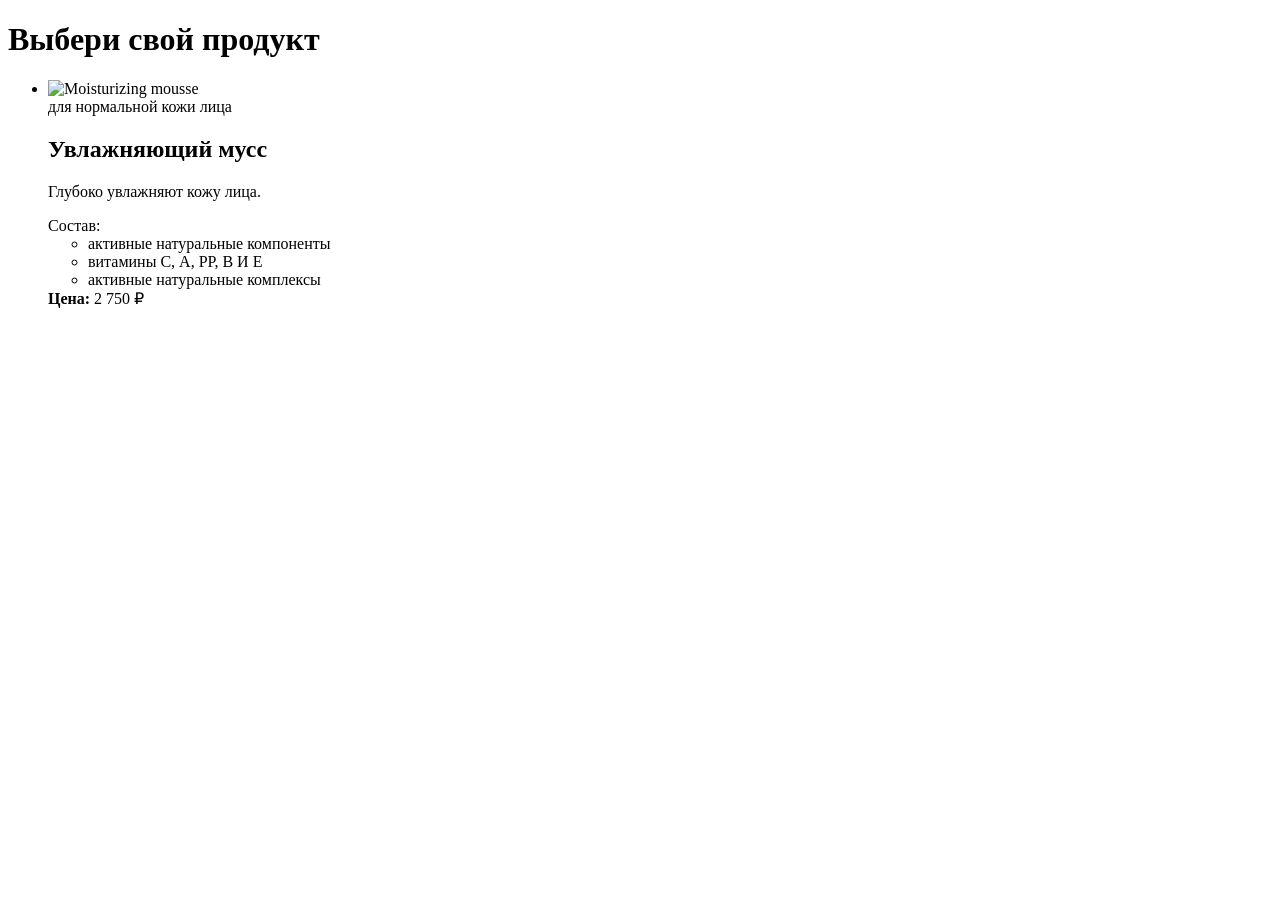
==== index.html @ 2de686f0 "change photo name" ====
<!DOCTYPE html>
<html lang="en">
<head>
  <meta charset="UTF-8">
  <meta name="viewport" content="width=device-width, initial-scale=1.0">
  <title>Document</title>
</head>
<body>
  <h1> Выбери свой продукт</h1>

  <ul>
    <li>
      <img src="img/mousse.png" alt="Moisturizing mousse"/>
      <div>для нормальной кожи лица</div>
      <h2>Увлажняющий мусс</h2>
      <p>Глубоко увлажняют кожу лица.</p>
      
      <span>Состав:</span>
      <ul>
        <li>активные натуральные компоненты </li>
        <li>витамины С, А, РР, В И Е</li>
        <li>активные натуральные комплексы</li>
      </ul>

      <b>Цена:</b>
      <span>2 750 &#8381;</span>
    </li>
  </ul>
</body>
</html>
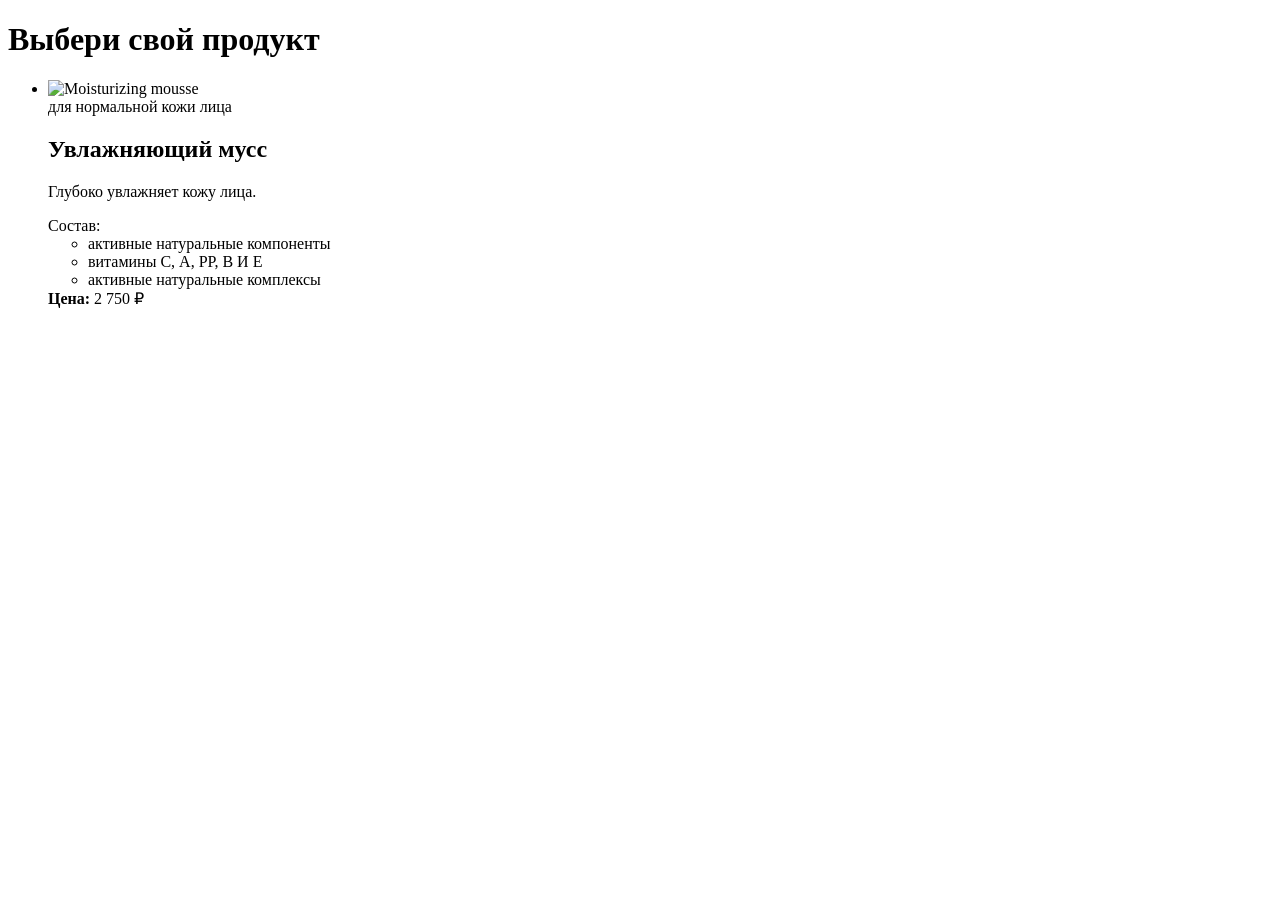
==== commit 17051883: "New pull request" ====
--- a/index.html
+++ b/index.html
@@ -13,7 +13,7 @@
       <img src="img/mousse.png" alt="Moisturizing mousse"/>
       <div>для нормальной кожи лица</div>
       <h2>Увлажняющий мусс</h2>
-      <p>Глубоко увлажняют кожу лица.</p>
+      <p>Глубоко увлажняет кожу лица.</p>
       
       <span>Состав:</span>
       <ul>
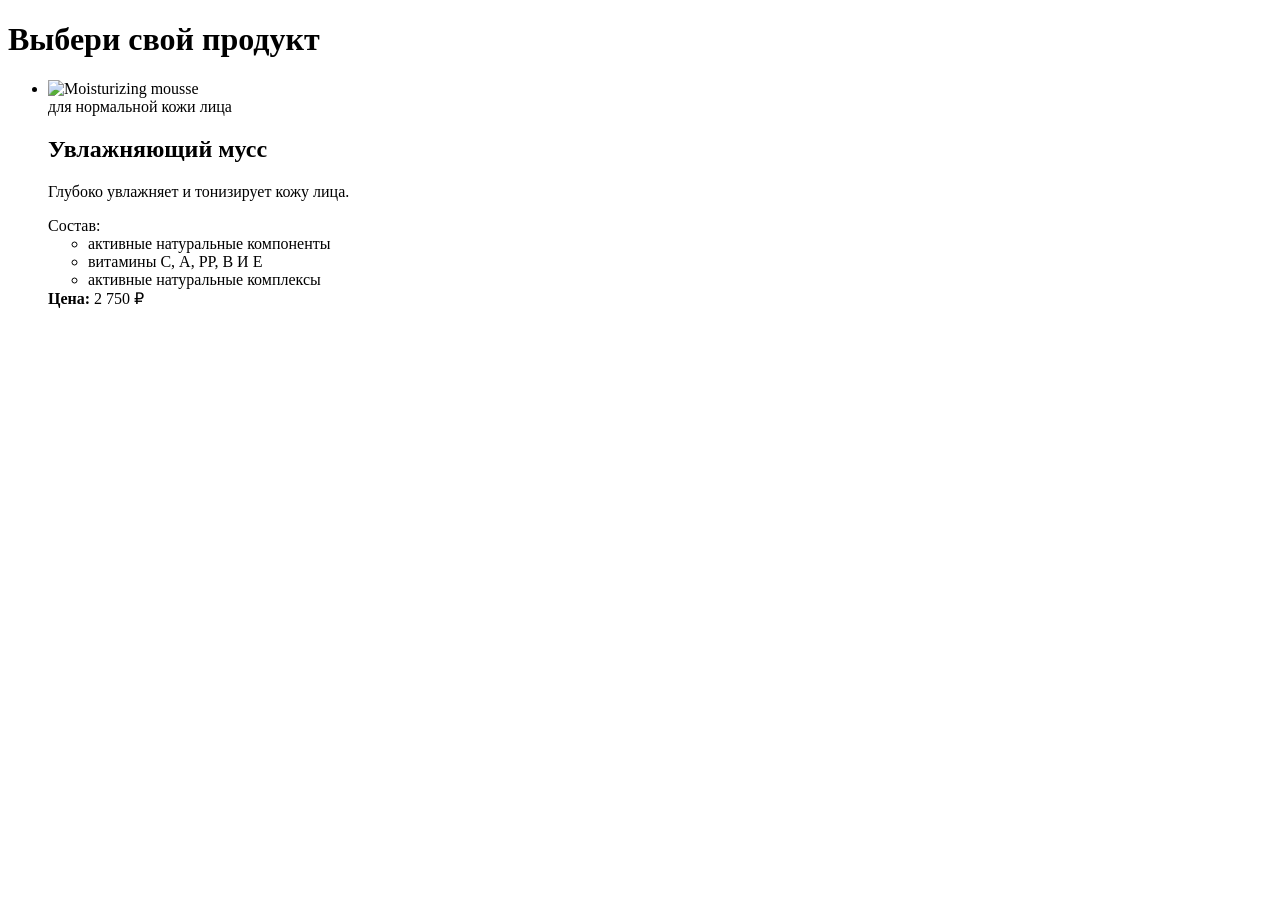
==== commit 08e12449: "fix issues" ====
--- a/index.html
+++ b/index.html
@@ -13,7 +13,7 @@
       <img src="img/mousse.png" alt="Moisturizing mousse"/>
       <div>для нормальной кожи лица</div>
       <h2>Увлажняющий мусс</h2>
-      <p>Глубоко увлажняет кожу лица.</p>
+      <p>Глубоко увлажняет и тонизирует кожу лица.</p>
       
       <span>Состав:</span>
       <ul>
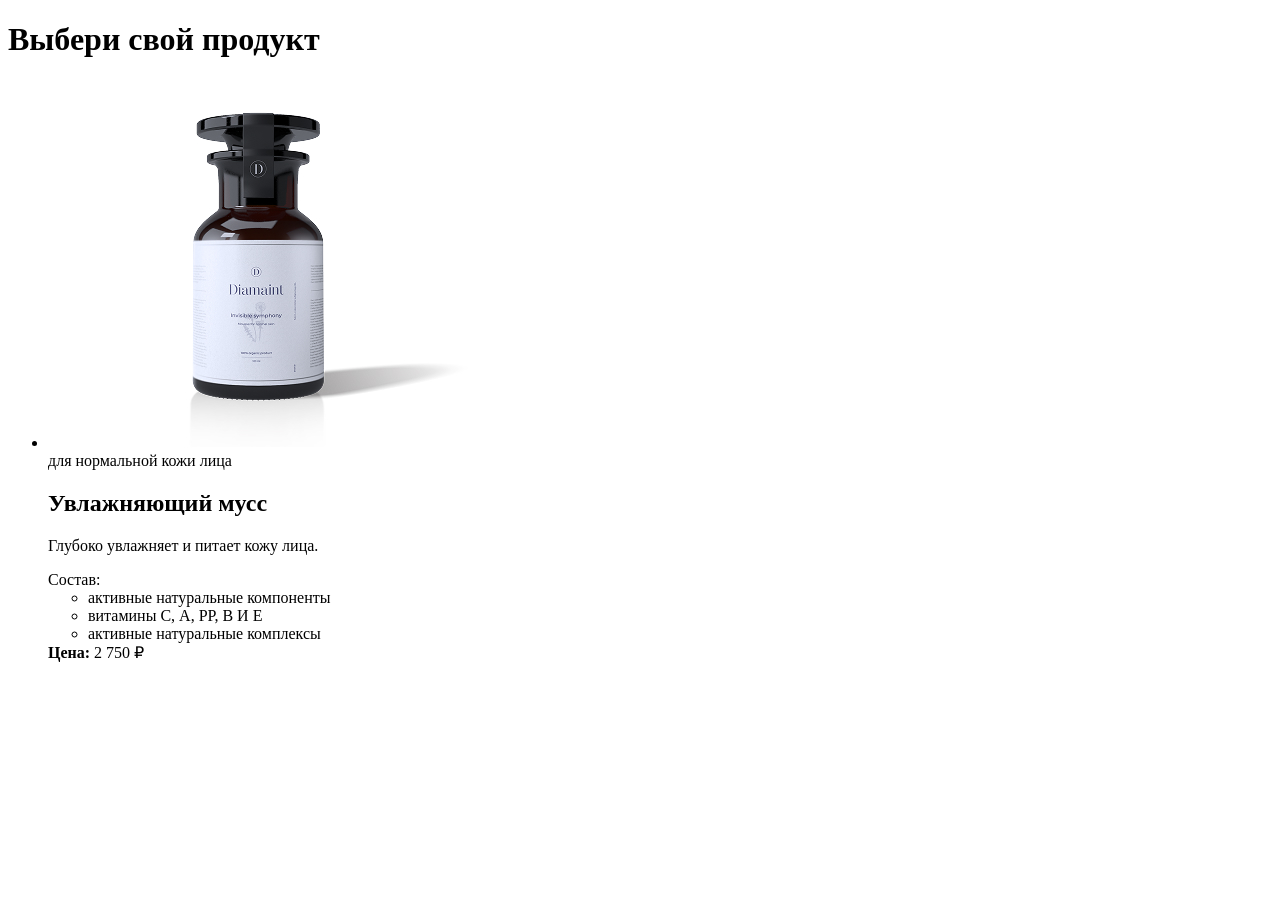
==== commit 00ece28c: "Create product card with image, and fix errors" ====
--- a/index.html
+++ b/index.html
@@ -10,10 +10,10 @@
 
   <ul>
     <li>
-      <img src="img/mousse.png" alt="Moisturizing mousse"/>
+      <img src="img/moisturizing_mousse.jpg" alt="Moisturizing mousse"/>
       <div>для нормальной кожи лица</div>
       <h2>Увлажняющий мусс</h2>
-      <p>Глубоко увлажняет и тонизирует кожу лица.</p>
+      <p>Глубоко увлажняет и питает кожу лица.</p>
       
       <span>Состав:</span>
       <ul>
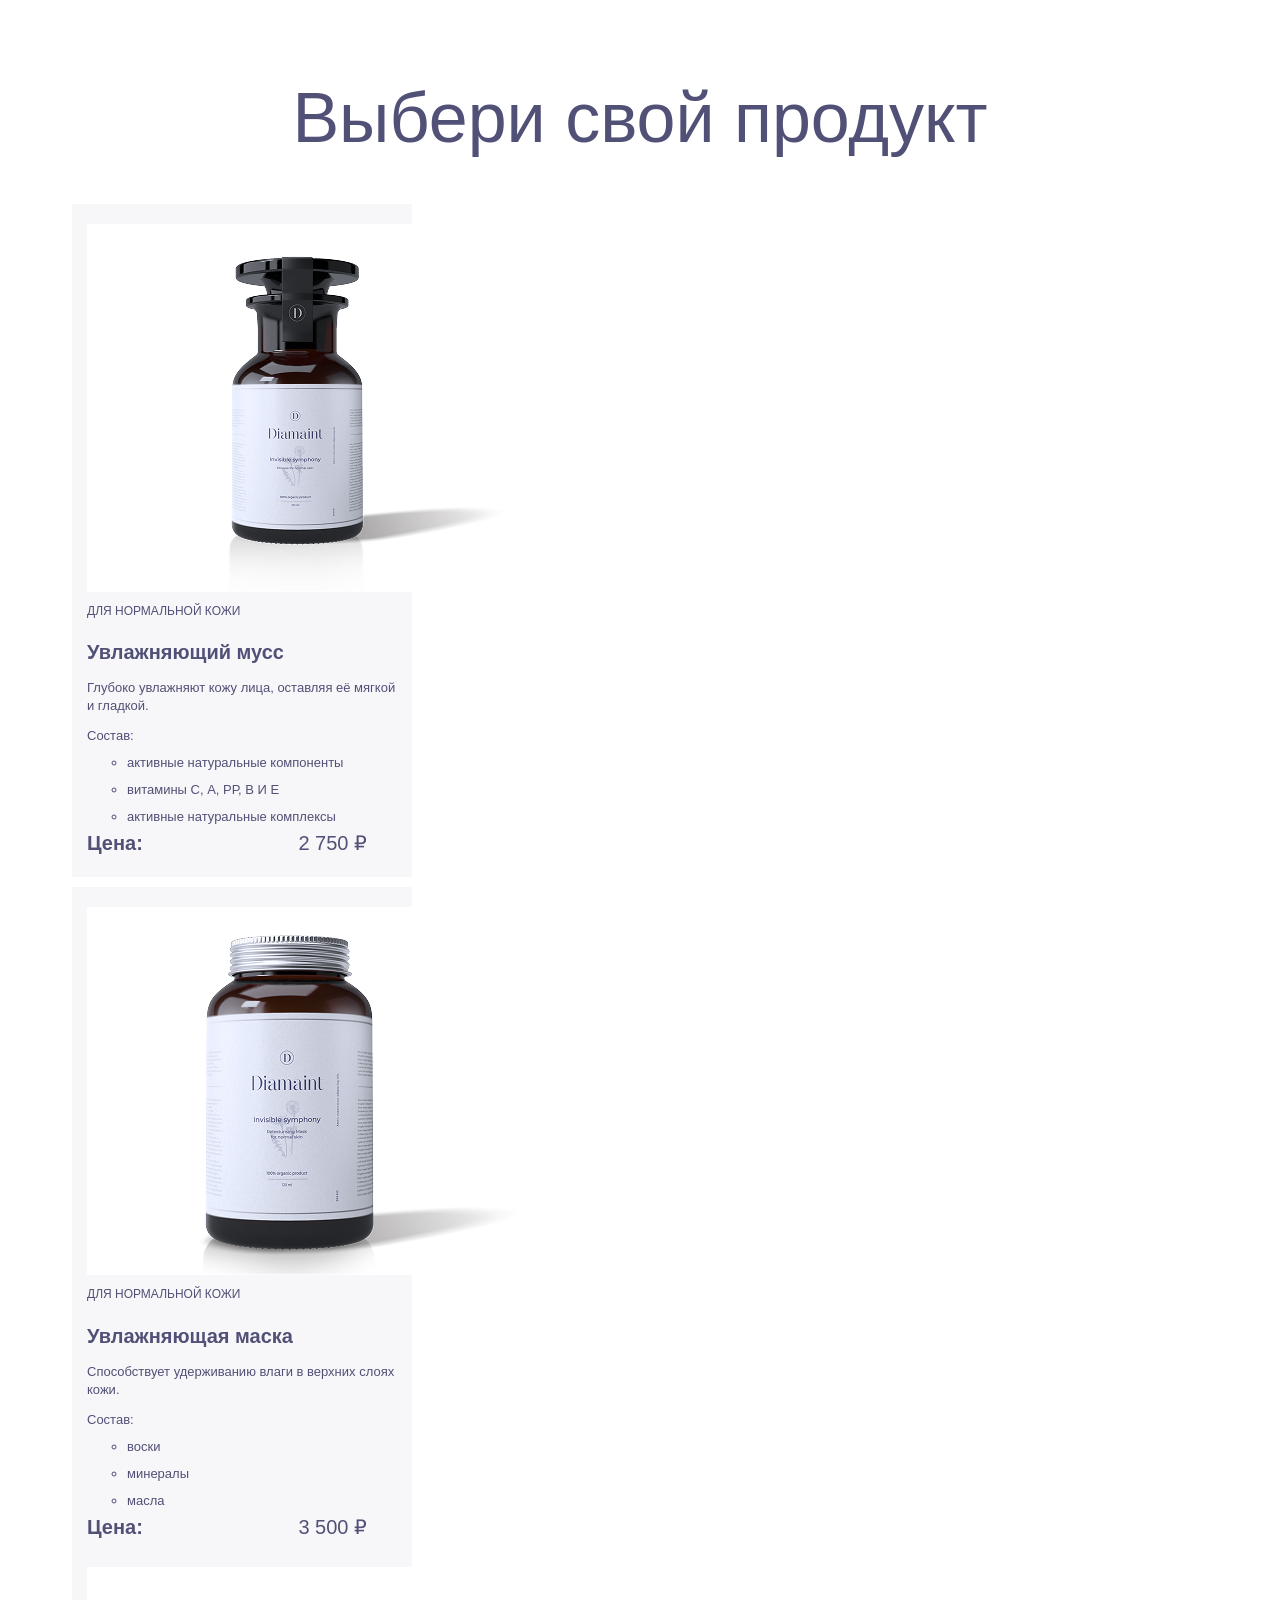
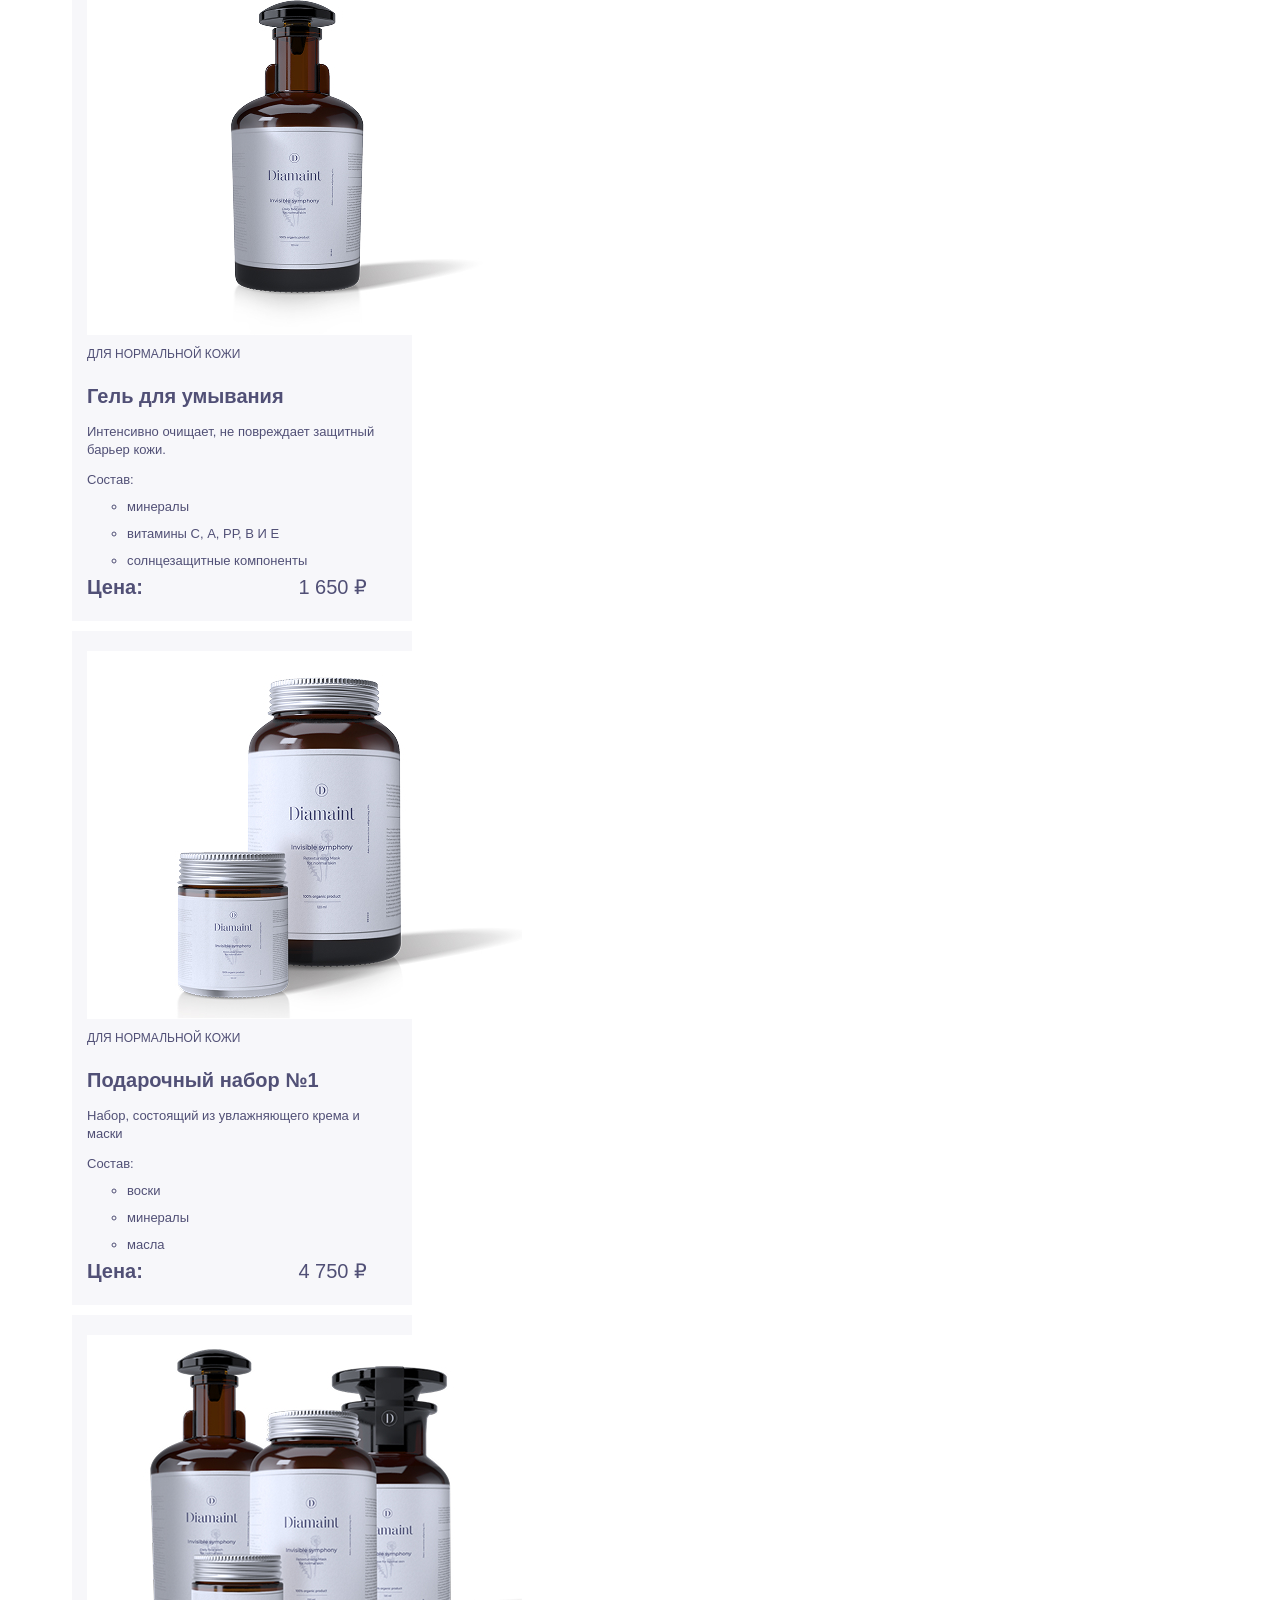
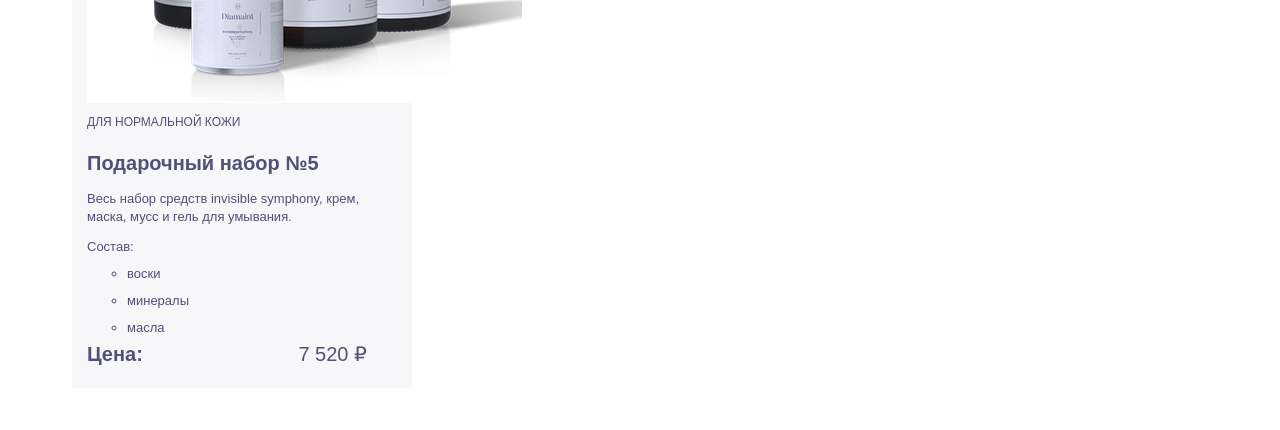
==== commit 832afd12: "feature/03-homework (Homework №3) - Added a new product card for "Подарочный набор №5" with updated " ====
--- a/index.html
+++ b/index.html
@@ -4,27 +4,93 @@
   <meta charset="UTF-8">
   <meta name="viewport" content="width=device-width, initial-scale=1.0">
   <title>Document</title>
+  <link rel="stylesheet" href="style.css">
 </head>
-<body>
-  <h1> Выбери свой продукт</h1>
+<body class="body">
 
-  <ul>
-    <li>
-      <img src="img/moisturizing_mousse.jpg" alt="Moisturizing mousse"/>
-      <div>для нормальной кожи лица</div>
-      <h2>Увлажняющий мусс</h2>
-      <p>Глубоко увлажняет и питает кожу лица.</p>
-      
-      <span>Состав:</span>
-      <ul>
+  <h1 class="title"> Выбери свой продукт</h1>
+
+  <ul class="product-name">
+    <li class="product-card">
+      <img  src="img/moisturizing_mousse.jpg" alt="Moisturizing mousse"/>
+      <div class="text">ДЛЯ НОРМАЛЬНОЙ КОЖИ</div>
+      <h2 class="product-name">Увлажняющий мусс</h2>
+      <p class="description">Глубоко увлажняют кожу лица, оставляя её мягкой и гладкой.</p>
+      <span class="compound">Состав:</span>
+      <ul class="compound-text">
         <li>активные натуральные компоненты </li>
         <li>витамины С, А, РР, В И Е</li>
         <li>активные натуральные комплексы</li>
       </ul>
 
       <b>Цена:</b>
-      <span>2 750 &#8381;</span>
+      <span class="price">2 750 &#8381;</span>
     </li>
+
+    <li class="product-card-2">
+      <img  src="img/moisturizing_mask.jpg" alt="Moisturizing mask"/>
+      <div class="text">ДЛЯ НОРМАЛЬНОЙ КОЖИ</div>
+      <h2 class="product-name">Увлажняющая маска </h2>
+      <p class="description">Способствует удерживанию влаги в верхних слоях кожи.</p>
+      <span class="compound">Состав:</span>
+      <ul class="compound-text">
+        <li>воски </li>
+        <li>минералы</li>
+        <li>масла</li>
+      </ul>
+
+      <b>Цена:</b>
+      <span class="price">3 500 &#8381;</span>
+    </li>
+
+    <li class="product-card">
+      <img src="img/gel.jpg" alt="Face wash gel"/>
+      <div class="text">ДЛЯ НОРМАЛЬНОЙ КОЖИ</div>
+      <h2 class="product-name">Гель для умывания</h2>
+      <p class="description">Интенсивно очищает, не повреждает защитный барьер кожи.</p>
+      <span class="compound">Состав:</span>
+      <ul class="compound-text">
+        <li>минералы </li>
+        <li>витамины С, А, РР, В И Е</li>
+        <li>солнцезащитные компоненты</li>
+      </ul>
+
+      <b>Цена:</b>
+      <span class="price">1 650 &#8381;</span>
+    </li>
+  
+  <li class="product-card">
+      <img src="img/gift_set_1.jpg" alt="Gift set 1"/>
+      <div class="text">ДЛЯ НОРМАЛЬНОЙ КОЖИ</div>
+      <h2 class="product-name">Подарочный набор №1</h2>
+      <p class="description">Набор, состоящий из увлажняющего крема и маски</p>
+      <span class="compound">Состав:</span>
+      <ul class="compound-text">
+        <li>воски</li>
+        <li>минералы</li>
+        <li>масла</li>
+      </ul>
+
+      <b>Цена:</b>
+      <span class="price">4 750 &#8381;</span>
+    </li>
+
+    <li class="product-card">
+      <img src="img/gift_set_5.jpg" alt="Face wash gel"/>
+      <div class="text">ДЛЯ НОРМАЛЬНОЙ КОЖИ</div>
+      <h2 class="product-name">Подарочный набор №5</h2>
+      <p class="description">Весь набор средств invisible symphony, крем, маска, мусс и гель для умывания.</p>
+      <span class="compound">Состав:</span>
+      <ul class="compound-text">
+        <li>воски</li>
+        <li>минералы</li>
+        <li>масла</li>
+      </ul>
+
+      <b>Цена:</b>
+      <span class="price">7 520 &#8381;</span>
+    </li>
+  
   </ul>
 </body>
 </html>
--- a/style.css
+++ b/style.css
@@ -0,0 +1,86 @@
+* {
+  box-sizing: border-box;
+}
+
+
+body {
+  padding: 24px;
+  font-family: "Montserrat-Regular", Montserrat, Arial;
+  color:#515076
+}
+
+
+.product-name {
+  list-style-type: none;
+}
+
+.product-name {
+  font-size: 20px;
+  line-height: 27px;
+  text-align: left;
+  margin-bottom: 5px;
+}
+
+.product-card {
+  width: 340px;
+  margin-bottom: 10px;
+  padding: 20px 15px;
+  background-color: #F7F7FA;
+}
+
+.product-card-2 {
+  width: 340px;
+  height: 660px;
+  padding: 20px 15px;
+  background-color: #F7F7FA;
+  display: inline-block;
+}
+
+.title {
+  font-size: 70px;
+  font-weight: 400;
+  line-height: 78px;
+  text-align: center;
+  color: #515076;
+  }
+
+.image {
+  margin: 25px;
+}
+
+.text {
+  list-style-type: none;
+  text-align: left;
+  font-family: "Montserrat-Regular", sans-serif;
+  font-size: 12px;
+  line-height: 24px;
+  font-weight: 400;
+}
+
+.description {
+  font-size: 13px;
+  line-height: 18px;
+  margin-bottom: 5px;
+}
+
+.compound {
+  font-weight: 400;
+  font-size: 13px;
+}
+
+.compound-text {
+font-weight: 400;
+font-size: 13px;
+text-align: left;
+}
+
+.price {
+  font-size: 20px;
+  line-height: 24px;
+  width: 290px;
+  margin-left: 150px;
+}
+
+
+
+  
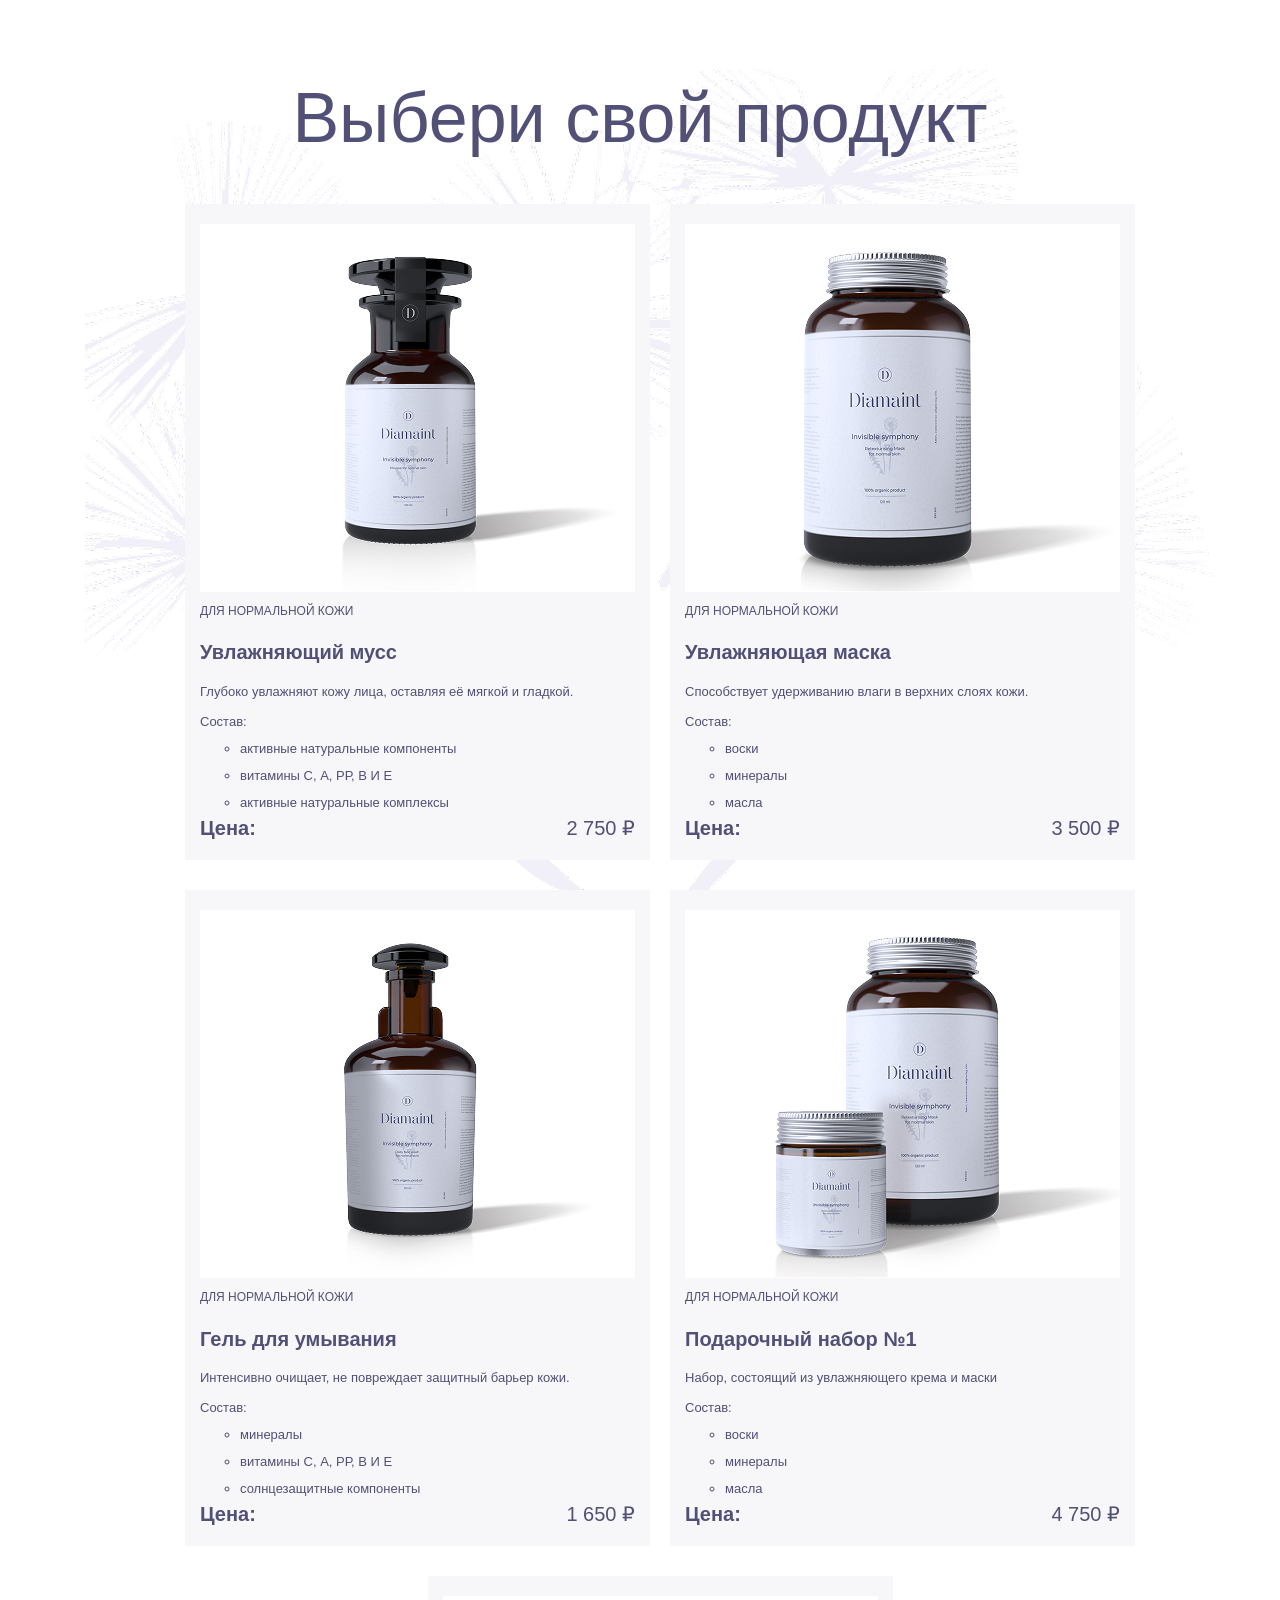
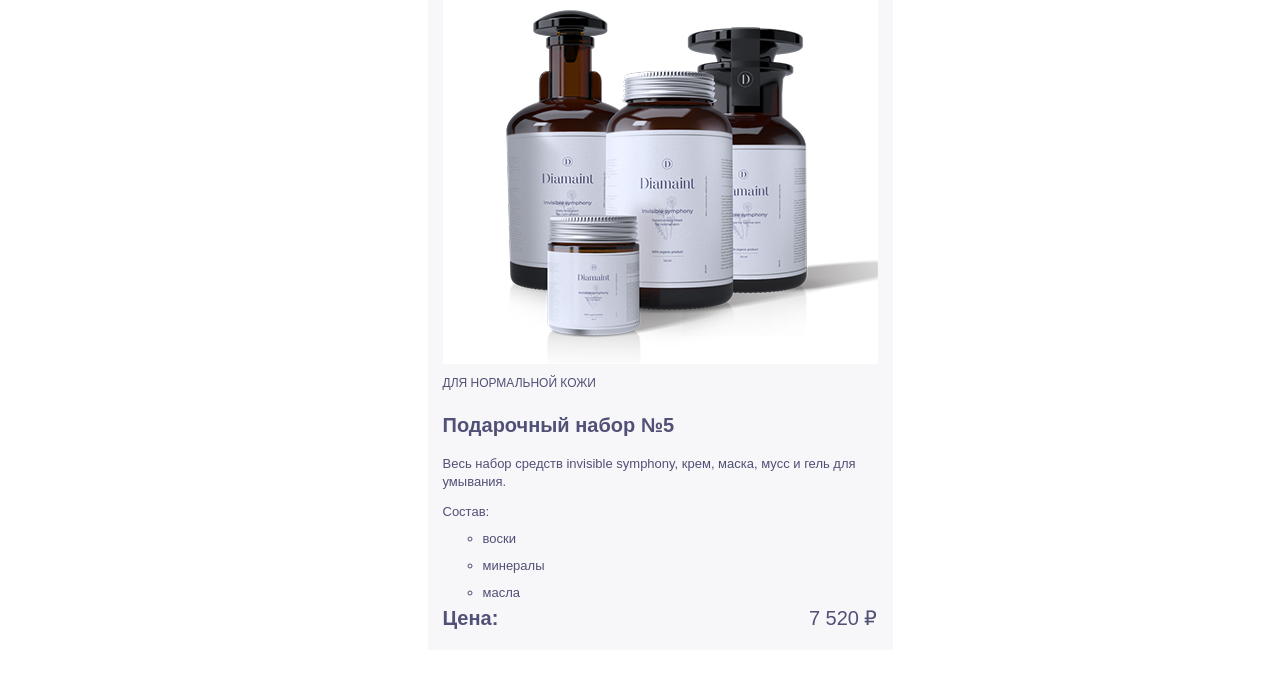
==== commit f51866b3: "Use flexbox to align the price and the label "Цена" in a single line. The price should be displayed " ====
--- a/index.html
+++ b/index.html
@@ -8,13 +8,13 @@
 </head>
 <body class="body">
 
-  <h1 class="title"> Выбери свой продукт</h1>
-
+  <h1 class="title">Выбери свой продукт</h1>
+  <img class="background-image" src="img/dandelions_background.jpg" alt="Одуванчики Dandelions"/>
   <ul class="product-name">
     <li class="product-card">
       <img  src="img/moisturizing_mousse.jpg" alt="Moisturizing mousse"/>
       <div class="text">ДЛЯ НОРМАЛЬНОЙ КОЖИ</div>
-      <h2 class="product-name">Увлажняющий мусс</h2>
+      <h2 class="name-product">Увлажняющий мусс</h2>
       <p class="description">Глубоко увлажняют кожу лица, оставляя её мягкой и гладкой.</p>
       <span class="compound">Состав:</span>
       <ul class="compound-text">
@@ -22,47 +22,47 @@
         <li>витамины С, А, РР, В И Е</li>
         <li>активные натуральные комплексы</li>
       </ul>
-
-      <b>Цена:</b>
-      <span class="price">2 750 &#8381;</span>
+      <div class="price">Цена:
+        <span class="price-value">2 750 &#8381;</span>
+      </div>
     </li>
 
-    <li class="product-card-2">
+    <li class="product-card">
       <img  src="img/moisturizing_mask.jpg" alt="Moisturizing mask"/>
       <div class="text">ДЛЯ НОРМАЛЬНОЙ КОЖИ</div>
-      <h2 class="product-name">Увлажняющая маска </h2>
+      <h2 class="name-product">Увлажняющая маска </h2>
       <p class="description">Способствует удерживанию влаги в верхних слоях кожи.</p>
       <span class="compound">Состав:</span>
       <ul class="compound-text">
-        <li>воски </li>
+        <li>воски</li>
         <li>минералы</li>
         <li>масла</li>
       </ul>
-
-      <b>Цена:</b>
-      <span class="price">3 500 &#8381;</span>
+      <div class="price">Цена:
+        <span class="price-value">3 500 &#8381;</span>
+      </div>
     </li>
 
     <li class="product-card">
       <img src="img/gel.jpg" alt="Face wash gel"/>
       <div class="text">ДЛЯ НОРМАЛЬНОЙ КОЖИ</div>
-      <h2 class="product-name">Гель для умывания</h2>
+      <h2 class="name-product">Гель для умывания</h2>
       <p class="description">Интенсивно очищает, не повреждает защитный барьер кожи.</p>
       <span class="compound">Состав:</span>
       <ul class="compound-text">
-        <li>минералы </li>
+        <li>минералы</li>
         <li>витамины С, А, РР, В И Е</li>
         <li>солнцезащитные компоненты</li>
       </ul>
-
-      <b>Цена:</b>
-      <span class="price">1 650 &#8381;</span>
+      <div class="price">Цена:
+        <span class="price-value">1 650 &#8381;</span>
+      </div>
     </li>
   
   <li class="product-card">
       <img src="img/gift_set_1.jpg" alt="Gift set 1"/>
       <div class="text">ДЛЯ НОРМАЛЬНОЙ КОЖИ</div>
-      <h2 class="product-name">Подарочный набор №1</h2>
+      <h2 class="name-product">Подарочный набор №1</h2>
       <p class="description">Набор, состоящий из увлажняющего крема и маски</p>
       <span class="compound">Состав:</span>
       <ul class="compound-text">
@@ -70,15 +70,15 @@
         <li>минералы</li>
         <li>масла</li>
       </ul>
-
-      <b>Цена:</b>
-      <span class="price">4 750 &#8381;</span>
+      <div class="price">Цена:
+        <span class="price-value">4 750 &#8381;</span>
+      </div>
     </li>
 
     <li class="product-card">
       <img src="img/gift_set_5.jpg" alt="Face wash gel"/>
       <div class="text">ДЛЯ НОРМАЛЬНОЙ КОЖИ</div>
-      <h2 class="product-name">Подарочный набор №5</h2>
+      <h2 class="name-product">Подарочный набор №5</h2>
       <p class="description">Весь набор средств invisible symphony, крем, маска, мусс и гель для умывания.</p>
       <span class="compound">Состав:</span>
       <ul class="compound-text">
@@ -86,9 +86,9 @@
         <li>минералы</li>
         <li>масла</li>
       </ul>
-
-      <b>Цена:</b>
-      <span class="price">7 520 &#8381;</span>
+      <div class="price">Цена:
+        <span class="price-value">7 520 &#8381;</span>
+      </div>
     </li>
   
   </ul>
--- a/style.css
+++ b/style.css
@@ -11,10 +11,11 @@
 
 
 .product-name {
+  display: flex;
+  flex-wrap: wrap;
+  gap: 20px;
+  justify-content: center;
   list-style-type: none;
-}
-
-.product-name {
   font-size: 20px;
   line-height: 27px;
   text-align: left;
@@ -22,18 +23,16 @@
 }
 
 .product-card {
-  width: 340px;
+  width: 465px;
   margin-bottom: 10px;
   padding: 20px 15px;
   background-color: #F7F7FA;
 }
 
-.product-card-2 {
-  width: 340px;
-  height: 660px;
-  padding: 20px 15px;
-  background-color: #F7F7FA;
-  display: inline-block;
+.name-product {
+  font-weight: 700;
+  font-style: Bold;
+  font-size: 20px;
 }
 
 .title {
@@ -48,13 +47,21 @@
   margin: 25px;
 }
 
+.background-image {
+  position: absolute;
+  z-index: -1;
+  top: 0;
+  left: 85px;
+}
+
 .text {
   list-style-type: none;
   text-align: left;
+  text-transform: uppercase;
   font-family: "Montserrat-Regular", sans-serif;
   font-size: 12px;
   line-height: 24px;
-  font-weight: 400;
+  font-weight: 400; 
 }
 
 .description {
@@ -71,14 +78,21 @@
 .compound-text {
 font-weight: 400;
 font-size: 13px;
-text-align: left;
+
 }
 
 .price {
   font-size: 20px;
+  font-weight: 700;
   line-height: 24px;
-  width: 290px;
-  margin-left: 150px;
+  display: flex;
+  justify-content: space-between;
+  align-items: center;
+}
+
+.price-value {
+  font-size: 20px;
+  font-weight: normal;
 }
 
 
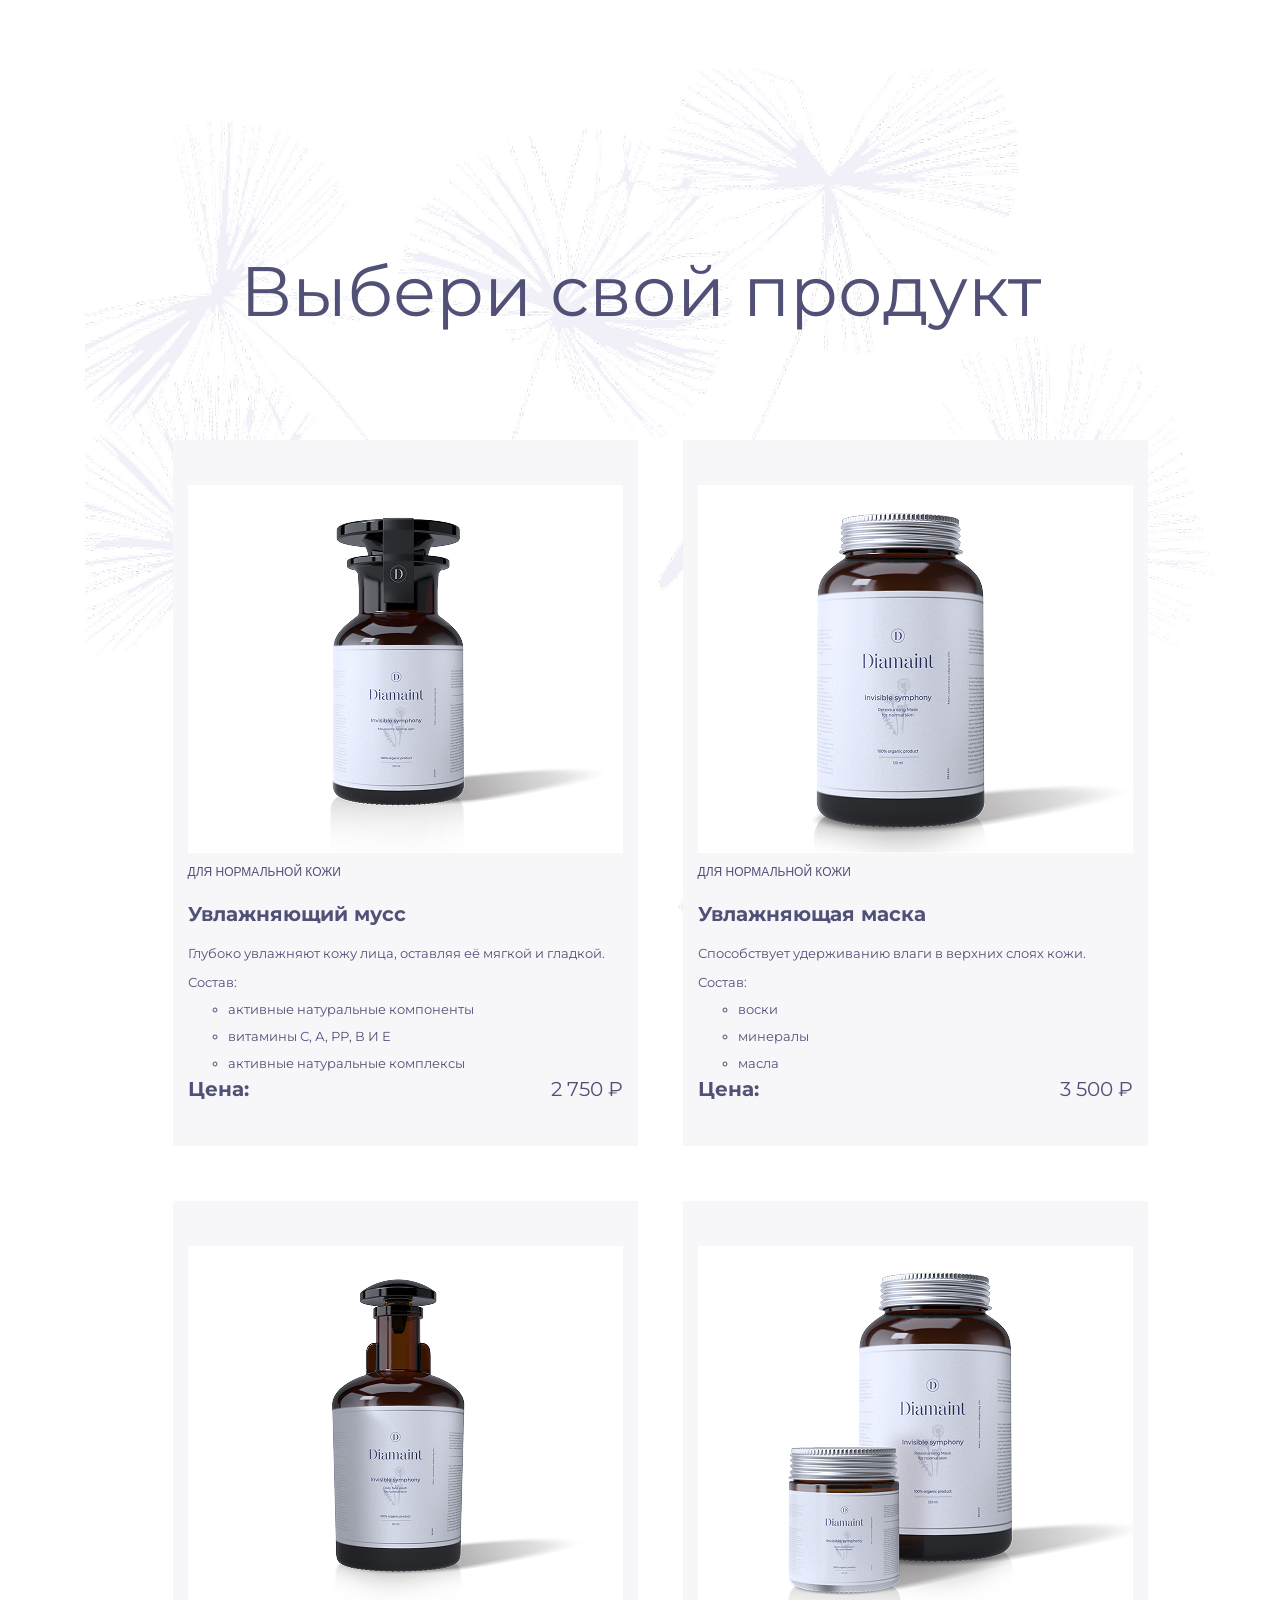
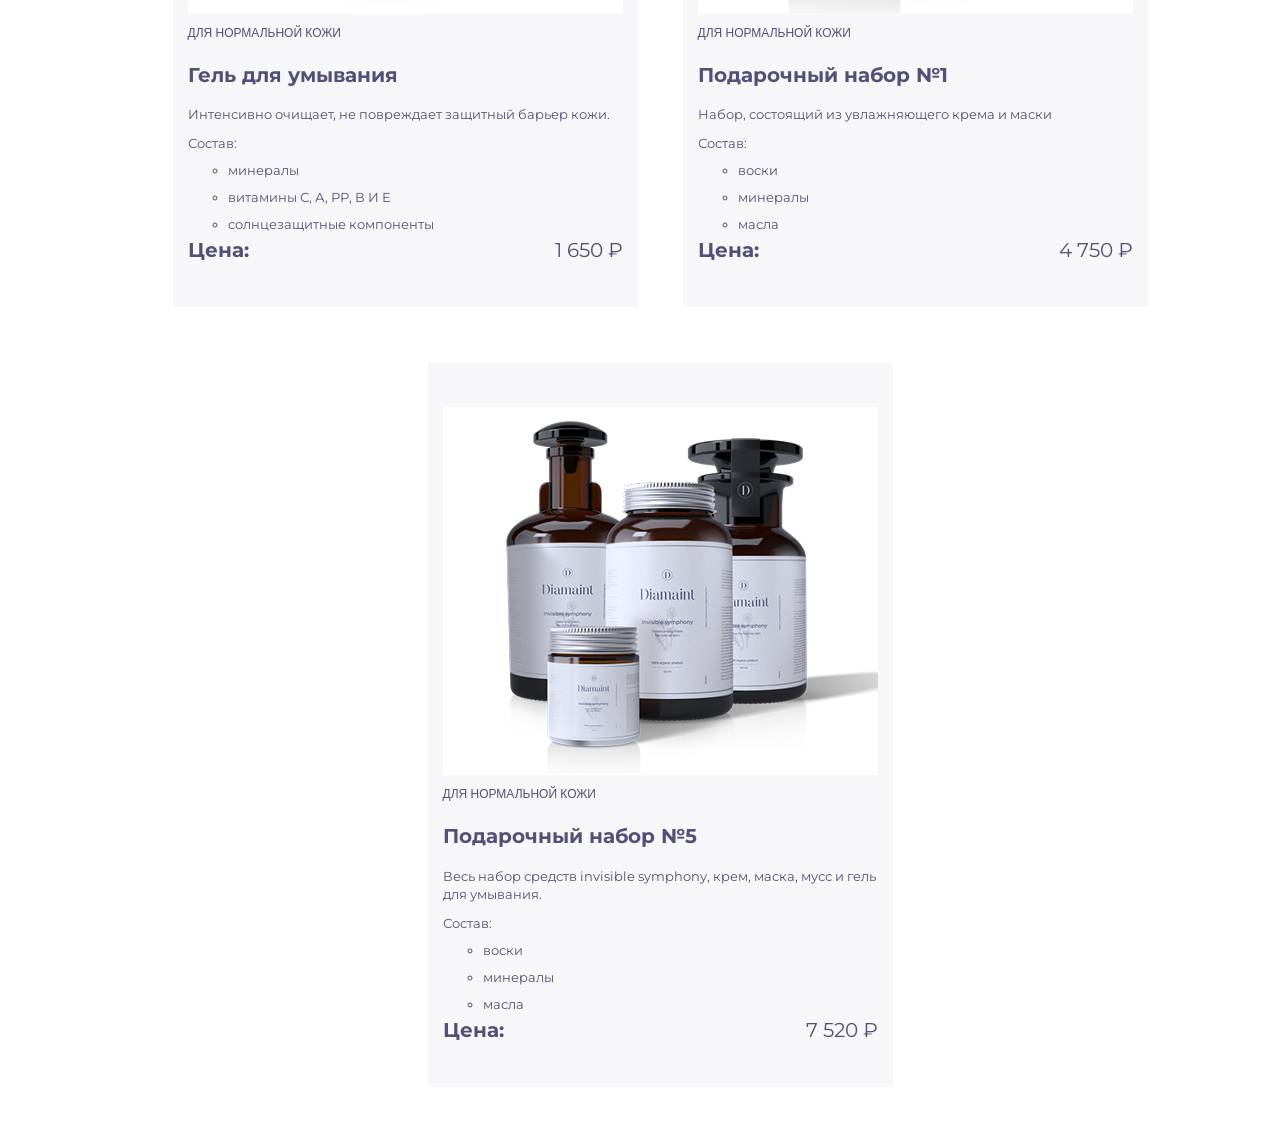
==== commit 7e072570: "Change style" ====
--- a/index.html
+++ b/index.html
@@ -5,6 +5,9 @@
   <meta name="viewport" content="width=device-width, initial-scale=1.0">
   <title>Document</title>
   <link rel="stylesheet" href="style.css">
+  <link rel="preconnect" href="https://fonts.googleapis.com">
+  <link rel="preconnect" href="https://fonts.gstatic.com" crossorigin>
+  <link href="https://fonts.googleapis.com/css2?family=Montserrat:ital,wght@0,100..900;1,100..900&display=swap" rel="stylesheet">
 </head>
 <body class="body">
 
@@ -13,81 +16,81 @@
   <ul class="product-name">
     <li class="product-card">
       <img  src="img/moisturizing_mousse.jpg" alt="Moisturizing mousse"/>
-      <div class="text">ДЛЯ НОРМАЛЬНОЙ КОЖИ</div>
-      <h2 class="name-product">Увлажняющий мусс</h2>
-      <p class="description">Глубоко увлажняют кожу лица, оставляя её мягкой и гладкой.</p>
+      <div class="product-card__category">ДЛЯ НОРМАЛЬНОЙ КОЖИ</div>
+      <h2 class="product-card__name-product">Увлажняющий мусс</h2>
+      <p class="product-card__description">Глубоко увлажняют кожу лица, оставляя её мягкой и гладкой.</p>
       <span class="compound">Состав:</span>
       <ul class="compound-text">
         <li>активные натуральные компоненты </li>
         <li>витамины С, А, РР, В И Е</li>
         <li>активные натуральные комплексы</li>
       </ul>
-      <div class="price">Цена:
-        <span class="price-value">2 750 &#8381;</span>
+      <div class="product-card__price">Цена:
+        <span class="product-card__price-value">2 750 &#8381;</span>
       </div>
     </li>
 
     <li class="product-card">
       <img  src="img/moisturizing_mask.jpg" alt="Moisturizing mask"/>
-      <div class="text">ДЛЯ НОРМАЛЬНОЙ КОЖИ</div>
-      <h2 class="name-product">Увлажняющая маска </h2>
-      <p class="description">Способствует удерживанию влаги в верхних слоях кожи.</p>
+      <div class="product-card__category">ДЛЯ НОРМАЛЬНОЙ КОЖИ</div>
+      <h2 class="product-card__name-product">Увлажняющая маска </h2>
+      <p class="product-card__description">Способствует удерживанию влаги в верхних слоях кожи.</p>
       <span class="compound">Состав:</span>
       <ul class="compound-text">
         <li>воски</li>
         <li>минералы</li>
         <li>масла</li>
       </ul>
-      <div class="price">Цена:
-        <span class="price-value">3 500 &#8381;</span>
+      <div class="product-card__price">Цена:
+        <span class="product-card__price-value">3 500 &#8381;</span>
       </div>
     </li>
 
     <li class="product-card">
       <img src="img/gel.jpg" alt="Face wash gel"/>
-      <div class="text">ДЛЯ НОРМАЛЬНОЙ КОЖИ</div>
-      <h2 class="name-product">Гель для умывания</h2>
-      <p class="description">Интенсивно очищает, не повреждает защитный барьер кожи.</p>
+      <div class="product-card__category">ДЛЯ НОРМАЛЬНОЙ КОЖИ</div>
+      <h2 class="product-card__name-product">Гель для умывания</h2>
+      <p class="product-card__description">Интенсивно очищает, не повреждает защитный барьер кожи.</p>
       <span class="compound">Состав:</span>
       <ul class="compound-text">
         <li>минералы</li>
         <li>витамины С, А, РР, В И Е</li>
         <li>солнцезащитные компоненты</li>
       </ul>
-      <div class="price">Цена:
-        <span class="price-value">1 650 &#8381;</span>
+      <div class="product-card__price">Цена:
+        <span class="product-card__price-value">1 650 &#8381;</span>
       </div>
     </li>
   
   <li class="product-card">
       <img src="img/gift_set_1.jpg" alt="Gift set 1"/>
-      <div class="text">ДЛЯ НОРМАЛЬНОЙ КОЖИ</div>
-      <h2 class="name-product">Подарочный набор №1</h2>
-      <p class="description">Набор, состоящий из увлажняющего крема и маски</p>
+      <div class="product-card__category">ДЛЯ НОРМАЛЬНОЙ КОЖИ</div>
+      <h2 class="product-card__name-product">Подарочный набор №1</h2>
+      <p class="product-card__description">Набор, состоящий из увлажняющего крема и маски</p>
       <span class="compound">Состав:</span>
       <ul class="compound-text">
         <li>воски</li>
         <li>минералы</li>
         <li>масла</li>
       </ul>
-      <div class="price">Цена:
-        <span class="price-value">4 750 &#8381;</span>
+      <div class="product-card__price">Цена:
+        <span class="product-card__price-value">4 750 &#8381;</span>
       </div>
     </li>
 
     <li class="product-card">
       <img src="img/gift_set_5.jpg" alt="Face wash gel"/>
-      <div class="text">ДЛЯ НОРМАЛЬНОЙ КОЖИ</div>
-      <h2 class="name-product">Подарочный набор №5</h2>
-      <p class="description">Весь набор средств invisible symphony, крем, маска, мусс и гель для умывания.</p>
+      <div class="product-card__category">ДЛЯ НОРМАЛЬНОЙ КОЖИ</div>
+      <h2 class="product-card__name-product">Подарочный набор №5</h2>
+      <p class="product-card__description">Весь набор средств invisible symphony, крем, маска, мусс и гель для умывания.</p>
       <span class="compound">Состав:</span>
       <ul class="compound-text">
         <li>воски</li>
         <li>минералы</li>
         <li>масла</li>
       </ul>
-      <div class="price">Цена:
-        <span class="price-value">7 520 &#8381;</span>
+      <div class="product-card__price">Цена:
+        <span class="product-card__price-value">7 520 &#8381;</span>
       </div>
     </li>
   
--- a/style.css
+++ b/style.css
@@ -5,7 +5,7 @@
 
 body {
   padding: 24px;
-  font-family: "Montserrat-Regular", Montserrat, Arial;
+  font-family: "Montserrat-Regular", "Montserrat", sans-serif;
   color:#515076
 }
 
@@ -13,7 +13,7 @@
 .product-name {
   display: flex;
   flex-wrap: wrap;
-  gap: 20px;
+  gap: 45px;
   justify-content: center;
   list-style-type: none;
   font-size: 20px;
@@ -25,17 +25,21 @@
 .product-card {
   width: 465px;
   margin-bottom: 10px;
-  padding: 20px 15px;
+  padding: 45px 15px;
   background-color: #F7F7FA;
 }
 
-.name-product {
+.product-card__name-product {
   font-weight: 700;
   font-style: Bold;
   font-size: 20px;
 }
 
+
+
 .title {
+  margin-top: 220px;
+  margin-bottom: 110px;
   font-size: 70px;
   font-weight: 400;
   line-height: 78px;
@@ -54,7 +58,7 @@
   left: 85px;
 }
 
-.text {
+.product-card__category {
   list-style-type: none;
   text-align: left;
   text-transform: uppercase;
@@ -64,7 +68,7 @@
   font-weight: 400; 
 }
 
-.description {
+.product-card__description {
   font-size: 13px;
   line-height: 18px;
   margin-bottom: 5px;
@@ -81,7 +85,7 @@
 
 }
 
-.price {
+.product-card__price {
   font-size: 20px;
   font-weight: 700;
   line-height: 24px;
@@ -90,7 +94,7 @@
   align-items: center;
 }
 
-.price-value {
+.product-card__price-value {
   font-size: 20px;
   font-weight: normal;
 }
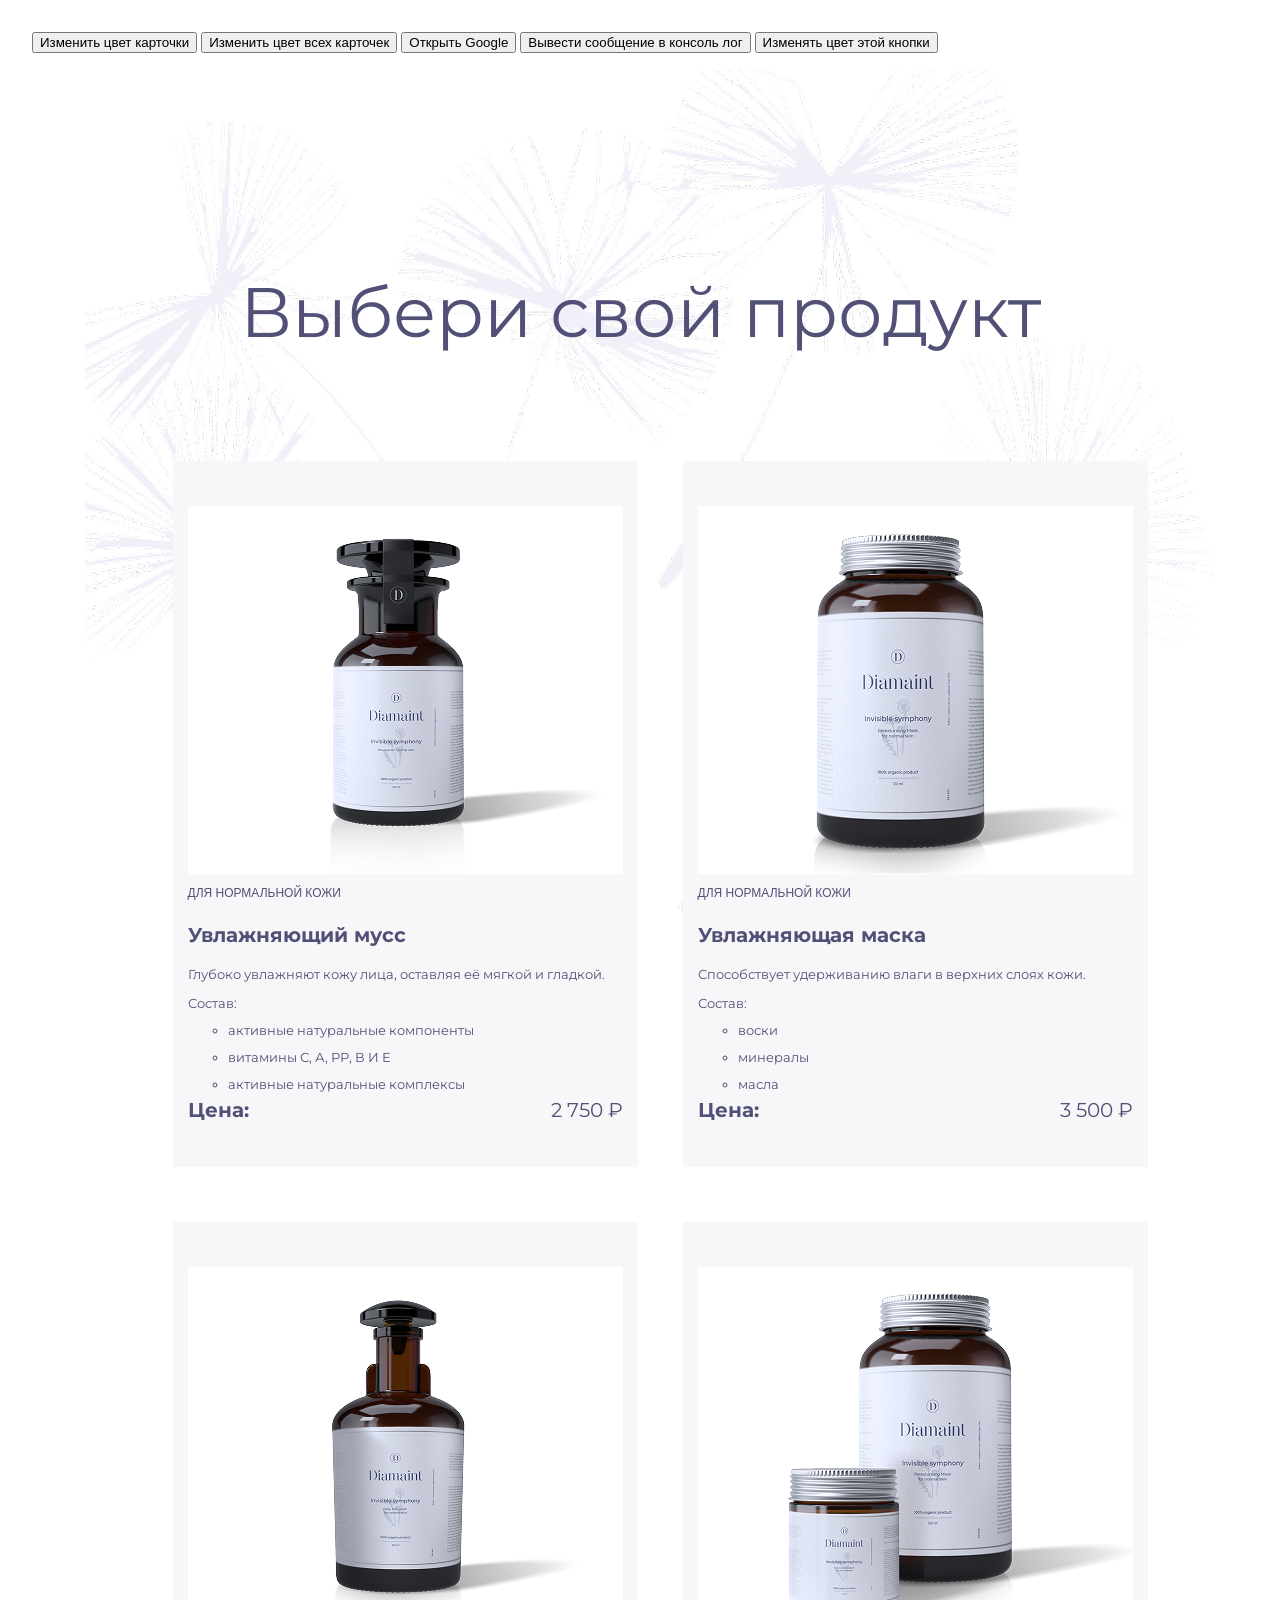
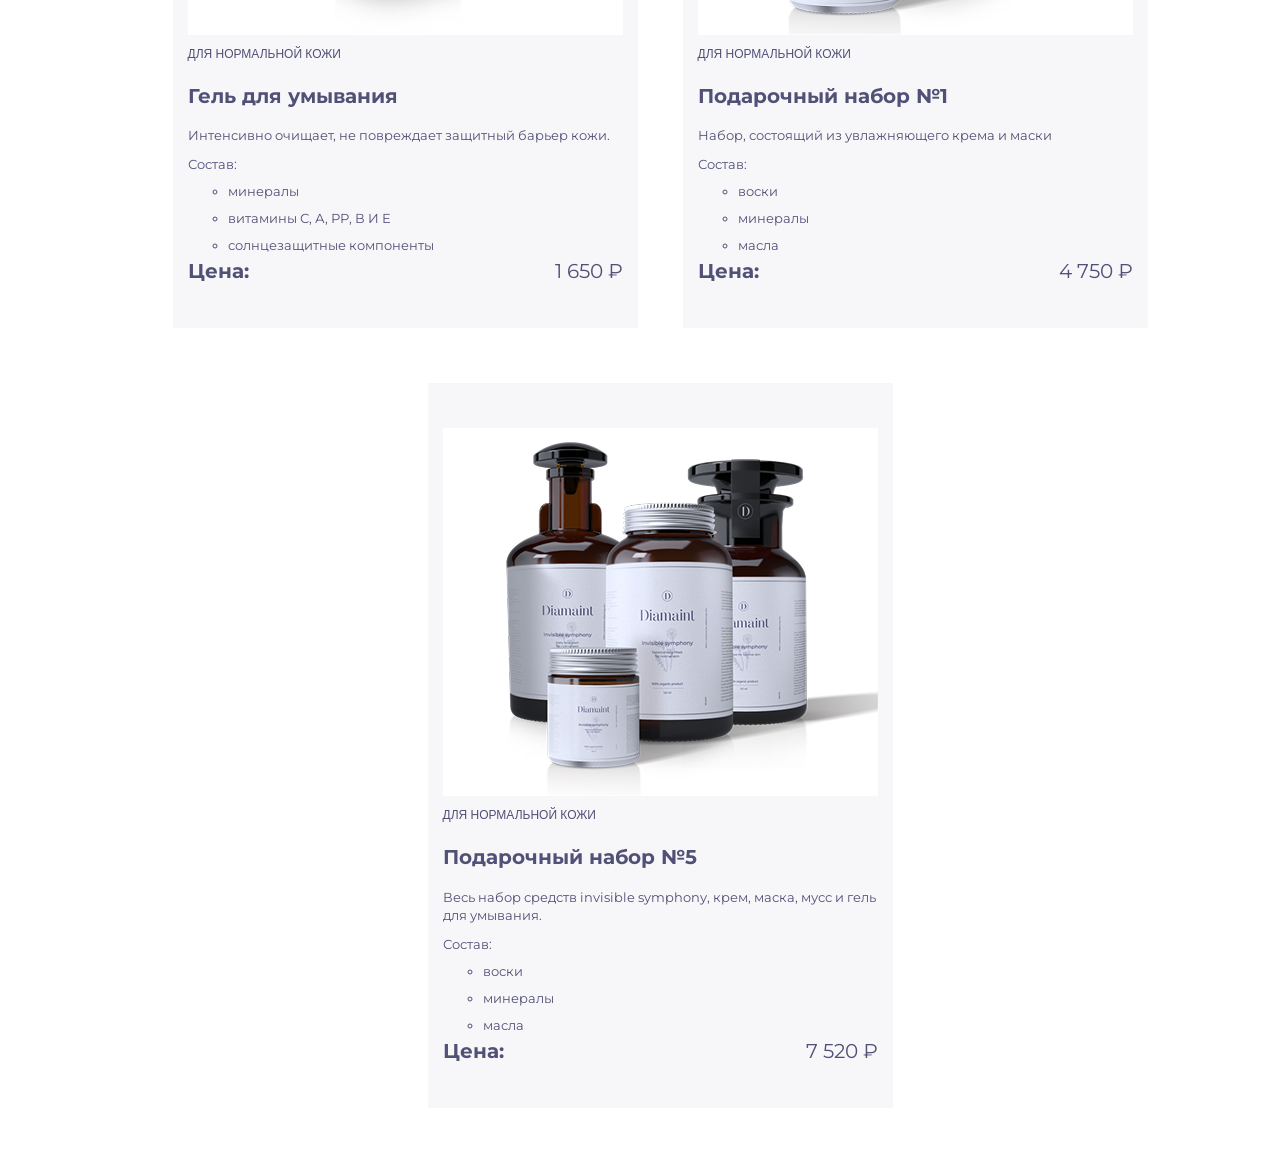
==== commit 7bdce8c0: "Added main.js file and buttons to index.html for changing card colors, opening Google, logging to co" ====
--- a/index.html
+++ b/index.html
@@ -11,6 +11,11 @@
 </head>
 <body class="body">
 
+  <button id="change-card-color-button">Изменить цвет карточки</button>
+  <button id="change-all-cards-color-button">Изменить цвет всех карточек</button>
+  <button id="open-google-button">Открыть Google</button>
+  <button id="output-console-log">Вывести сообщение в консоль лог</button>
+  <button id="change-this-button-color">Изменять цвет этой кнопки</button>
   <h1 class="title">Выбери свой продукт</h1>
   <img class="background-image" src="img/dandelions_background.jpg" alt="Одуванчики Dandelions"/>
   <ul class="product-name">
@@ -95,5 +100,6 @@
     </li>
   
   </ul>
+  <script src="main.js"></script>
 </body>
 </html>
--- a/style.css
+++ b/style.css
@@ -99,6 +99,9 @@
   font-weight: normal;
 }
 
+.this-button-color {
+  background-color: #515076;
+}
 
 
   
